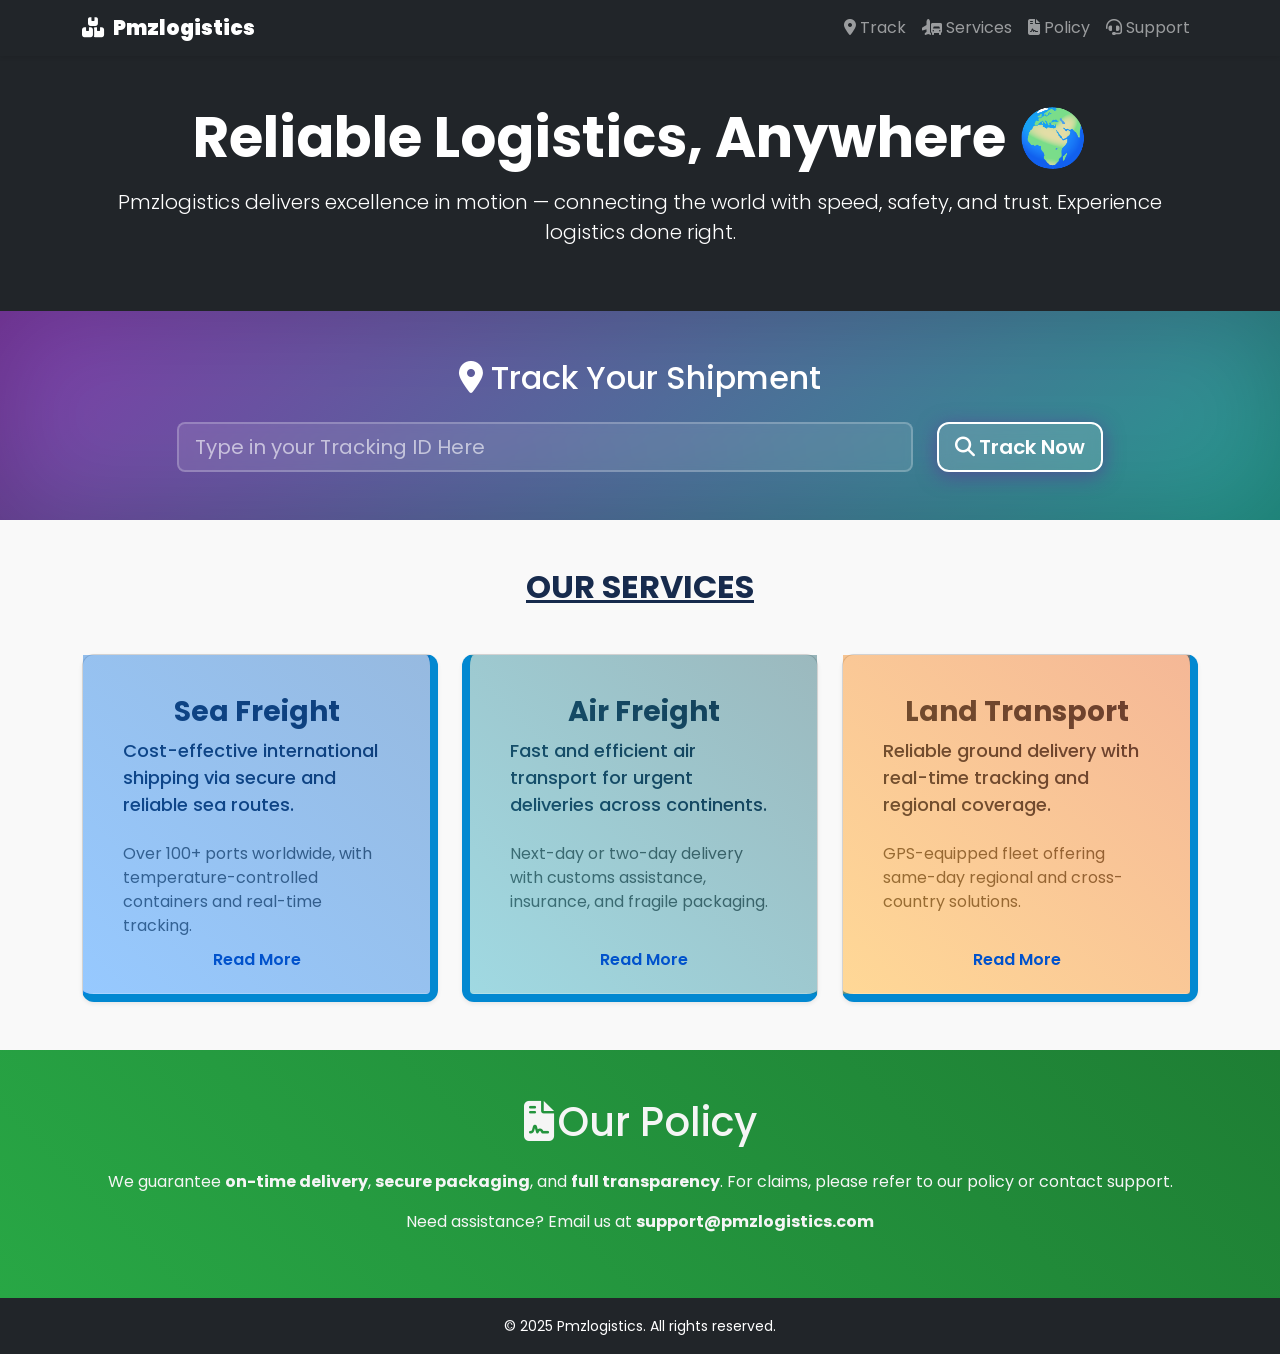
==== index.html @ 8cd7e44a "Add files via upload" ====
<!DOCTYPE html>
<html lang="en">
<head>
  <meta charset="UTF-8" />
  <meta name="viewport" content="width=device-width, initial-scale=1"/>
  <title>Pmzlogistics-Trusted International Logistics Company</title>
  <link href="https://fonts.googleapis.com/css2?family=Poppins:wght@400;600&display=swap" rel="stylesheet">
  <!-- Bootstrap 5 CSS -->
  <link href="https://cdn.jsdelivr.net/npm/bootstrap@5.3.2/dist/css/bootstrap.min.css" rel="stylesheet" />
  <!-- Font Awesome for Icons -->
  <link rel="stylesheet" href="https://cdnjs.cloudflare.com/ajax/libs/font-awesome/6.5.0/css/all.min.css" />
  <link rel="stylesheet" href="style.css" />
</head>
<body>
  <!-- Navbar -->
  <nav class="navbar navbar-expand-lg navbar-dark bg-dark sticky-top shadow-sm" id="top">
    <div class="container" >
      <a class="navbar-brand fw-bold" href="#">
        <i class="fa-solid fa-boxes-stacked me-2"></i><b>Pmzlogistics</b>
      </a>
      <button class="navbar-toggler" type="button" data-bs-toggle="collapse" data-bs-target="#navContent" aria-controls="navContent" aria-expanded="false" aria-label="Toggle navigation">
        <span class="navbar-toggler-icon"></span>
      </button>
      <div class="collapse navbar-collapse" id="navContent">
        <ul class="navbar-nav ms-auto">
          <li class="nav-item"><a class="nav-link" href="#track"><i class="fa-solid fa-location-dot me-1"></i>Track</a></li>
          <li class="nav-item"><a class="nav-link" href="#modes"><i class="fa-solid fa-truck-plane me-1"></i>Services</a></li>
          <li class="nav-item"><a class="nav-link" href="#policy"><i class="fa-solid fa-file-contract me-1"></i>Policy</a></li>
          <li class="nav-item"><a class="nav-link" href="#support"><i class="fa-solid fa-headset me-1"></i>Support</a></li>
        </ul>
      </div>
    </div>
  </nav>

  <!-- Hero -->
  <header class="hero d-flex align-items-center text-center py-5 bg-dark">
    <div class="container">
      
      <h1 class="display-4 fw-bold">Reliable Logistics, Anywhere 🌍</h1>
      <p class="lead mt-3">Pmzlogistics delivers excellence in motion — connecting the world with speed, safety, and trust. Experience logistics done right.</p>
    </div>
  </header>

  <!-- Track Section -->
<section class="py-5 position-relative" id="track">
  <div class="container">
    <h2 class="section-title text-center mb-4"><i class="fa-solid fa-location-dot me-2"></i>Track Your Shipment</h2>
    <form id="trackForm" novalidate>
      <div class="row justify-content-center">
        <div class="col-md-8 mb-3 mb-md-0">
          <input type="text" class="form-control form-control-lg me-md-2" id="trackIdInput" placeholder="Type in your Tracking ID Here" />
        </div>
        <div class="col-md-2">
          <button type="submit" class="btn btn-primary btn-lg w-100" id="trackBtn"><i class="fa-solid fa-magnifying-glass me-1"></i>Track Now</button>
        </div>
      </div>
    </form>
    <div id="message" class="alert mt-3 d-none" role="alert" aria-live="assertive"></div>
  
    <!-- Loader Overlay -->
  <center><div id="loaderOverlay"></div> 
  </section>
  </center>
  <!-- Track Modal -->
  <div class="modal fade" id="trackModal" tabindex="-1">
    <div class="modal-dialog modal-lg">
      <div class="modal-content">
        <div class="modal-header">
          <h2 class="modal-title"><b>This is Your Shipment Details:</b></h2>
        </div>
        <div class="modal-body" id="trackModalBody"></div>
        <div class="modal-footer">
          <button type="button" class="btn btn-secondary" data-bs-dismiss="modal" id="resetButton">Close</button>
        </div>
      </div>
    </div>
  </div>

  <!-- Services Section -->
  <section class="py-5" id="modes">
    <div class="container">
      <h2 class="section-title text-center mb-5"><b><u> OUR SERVICES</u></b></h2>
      <div class="row g-4">
        <!-- Sea Freight -->
        <div class="col-md-4">
          <div class="card shadow-sm h-100 sea-card">
            <div class="card-body d-flex flex-column">
              <h5 class="card-title text-center">Sea Freight</h5>
              <p class="card-text">Cost-effective international shipping via secure and reliable sea routes.</p>
              <p class="small mt-2">Over 100+ ports worldwide, with temperature-controlled containers and real-time tracking.</p>
            </div>
            <a href="sea.html">Read More</a>
          </div>
        </div>
        <!-- Air Freight -->
        <div class="col-md-4">
          <div class="card shadow-sm h-100 air-card">
            <div class="card-body d-flex flex-column">
              <h5 class="card-title text-center">Air Freight</h5>
              <p class="card-text">Fast and efficient air transport for urgent deliveries across continents.</p>
              <p class="small mt-2">Next-day or two-day delivery with customs assistance, insurance, and fragile packaging.</p>
            </div>
            <a href="air.html">Read More</a>
          </div>
        </div>
        <!-- Land Transport -->
        <div class="col-md-4">
          <div class="card shadow-sm h-100 land-card">
            <div class="card-body d-flex flex-column">
              <h5 class="card-title text-center">Land Transport</h5>
              <p class="card-text">Reliable ground delivery with real-time tracking and regional coverage.</p>
              <p class="small mt-2">GPS-equipped fleet offering same-day regional and cross-country solutions.</p>
            </div>
            <a href="land.html">Read More</a>
          </div>
        </div>
      </div>
    </div>
  </section>

  <!-- Policy Section -->
  <section class="py-5 bg-light" id="policy">
    <div class="container">
      <h1 class="section-title text-center mb-4"><i class="fa-solid fa-file-contract me-1"></i>Our Policy</h1>
      <p class="text-center">We guarantee <strong>on-time delivery</strong>, 
        <strong>secure packaging</strong>, and <strong>full transparency</strong>. 
        For claims, please refer to our policy or contact support.</p>
   <p class="text-center">Need assistance? Email us at <strong>support@pmzlogistics.com</strong> 
   </div>
  </section>


  <!-- Footer -->
  <footer class="bg-dark text-white text-center py-3">
    <div class="container">
      <small>© 2025 Pmzlogistics. All rights reserved.</small>
    </div>
  </footer>

  <!-- Scripts -->
  <script src="https://code.jquery.com/jquery-3.6.0.min.js"></script>
  <script src="https://cdn.jsdelivr.net/npm/bootstrap@5.3.2/dist/js/bootstrap.bundle.min.js"></script>
  <script src="script.js"></script>
</body>
</html>
---- style.css ----
/* Root Variables for Uniform Colors */
:root {
  --brand-primary: #0052cc;
  --brand-secondary: #172b4d;
  --accent-blue: #0288d1;
  --accent-green: #689f38;
  --accent-orange: #f57c00;
  --gray-dark: #555;
  --gray-muted: #6c757d;
  --light-bg: #f9f9f9;
  --card-shadow: rgba(0, 0, 0, 0.25);
  --font-family: 'Poppins', 'Segoe UI', sans-serif;
}

/* Body Styling */
body {
  font-family: var(--font-family);
  background-color: var(--light-bg);
  color: var(--brand-secondary);
  margin: 0;
}

/* HERO Section */
.hero {
  background-image:url('images/log1.jpg');
  color: white;
}

.content {
  position: relative;
  z-index: 10;
  text-align: center;
  padding-top: 20vh;
}





/* SERVICES SECTION */
#modes .card {
  position: relative;
  min-height: 300px;
  background: white;
  border-radius: 12px;
  padding: 1.5rem;
  box-shadow: 12px 12px 24px rgba(0, 0, 0, 0.2),
              -8px -8px 16px rgba(255, 255, 255, 0.5);
  transition: all 0.3s ease;
  z-index: 1;
}

/* Card Hover Effects */
.card:hover {
  transform: translateY(-5px) scale(1.03);
  box-shadow: 20px 20px 40px rgba(0, 0, 0, 0.25),
              -10px -10px 30px rgba(255, 255, 255, 0.4);
  border-color: var(green);
  animation: slide-horizontal 1.5s infinite ease-in-out alternate;
}

/* Card Content */
#modes .card-title {
  font-size: 1.75rem;
  font-weight: 700;
  margin-bottom: 0.5rem;
}

#modes .card-text {
  font-size: 1.125rem;
  font-weight: 500;
  line-height: 1.5;
}

#modes .small {
  font-size: 1rem;
  color: var(--gray-dark);
}

/* Themed Card Backgrounds */
.sea-card {
  background-color: #e3f2fd;
  color: var(--accent-white);
  border-right: 0.5rem solid var(--accent-blue);
  border-bottom: 0.5rem solid var(--accent-blue);

}
.air-card {
  background-color: #f1f8e9;
  color: var(--accent-white);
  border-left: 0.5rem solid var(--accent-blue);
border-bottom: 0.5rem solid var(--accent-blue);
}

.land-card {
  background-color: #fff3e0;
  color: var(--accent-white);
  border-right: 0.5rem solid var(--accent-blue);
border-bottom: 0.5rem solid var(--accent-blue);
}

/* Background image overlays */
.sea-card::before,
.air-card::before,
.land-card::before {
  content: '';
  position: absolute;
  top: 0; left: 0;
  width: 100%; height: 100%;
  background-size: cover;
  background-position: center;
  z-index: 1;
  opacity: 0.41;
}

.sea-card::before {
  background-image: url('images/ship3.jpg'), linear-gradient(45deg, #007bff, #0056b3);
}

.air-card::before {
  background-image: url('images/plane1.jpg'), linear-gradient(45deg, #17a2b8, #0c5460);
}

.land-card::before {
  background-image: url('images/truck2.jpg'), linear-gradient(45deg, #ffa000, #e65100);
}

/* Hover sheen */
.card::after {
  content: '';
  position: absolute;
  top: 0; left: 0;
  width: 100%; height: 100%;
  background: linear-gradient(120deg, rgba(255,255,255,0.4), transparent);
  opacity: 0;
  transition: opacity 0.4s;
  pointer-events: none;
  z-index: 3;
}

.card:hover::after {
  opacity: 1;
}

/* Link Decoration */
.card a {
  position: absolute;
  bottom: 20px;
  left: 50%;
  transform: translateX(-50%);
  font-weight: 600;
  text-decoration: none;
  color: var(--brand-primary);
  z-index: 2;
  border-bottom: 2px solid transparent;
  transition: color 0.3s, border-bottom 0.3s;
}

.card a:hover {
  color: var(--brand-secondary);
  border-bottom: 2px solid var(--brand-secondary);
}

/* Horizontal Slide Animation */
@keyframes slide-horizontal {
  0%   { transform: translateX(0); }
  50%  { transform: translateX(5px); }
  100% { transform: translateX(-5px); }
}

/* Policy & Support Section */
#policy, #support {
  background-size: cover;
  background-position: center;
  color: whitesmoke;
  background-color:sky-blue;
}

#policy {
  background-image: url('images/new1.jpg'), linear-gradient(45deg, #28a745, #1e7e34);
}

#support {
  background-image: url('images/newjpg'), linear-gradient(45deg, #28a745, #1e7e34);
}



#loaderOverlay{
  border: 16px solid white; /* Light grey */
  border-top: 16px solid purple; /* Blue */
  border-radius: 50%;
  width: 120px;
  height: 120px;
  animation: spin 2s linear infinite;
  display:none;
  flex:center;
}

@keyframes spin {
  0% { transform: rotate(0deg); }
  100% { transform: rotate(360deg); }
}

/* TRACK Section Styling */
#track {
  background: linear-gradient(135deg, rgba(106, 27, 154, 0.85), rgba(0, 137, 123, 0.85)),
              url('images/track-bg.jpg') center/cover no-repeat;
  color: #fff;
  position: relative;
  border-top: 8px solid var(--accent-purple);
  border-bottom: 8px solid var(--accent-teal);
  box-shadow: inset 0 0 100px rgba(0, 0, 0, 0.2);
}

/* Input Field */
#track input[type="text"] {
  background-color: rgba(255, 255, 255, 0.1);
  border: 2px solid rgba(255, 255, 255, 0.3);
  color: #fff;
  border-radius: 0.5rem;
  backdrop-filter: blur(5px);
}

#track input::placeholder {
  color: rgba(255, 255, 255, 0.6);
}

/* Track Button */
#track button {
  background: rgba(255, 255, 255, 0.15);
  border: 2px solid #fff;
  color: #fff;
  backdrop-filter: blur(8px);
  border-radius: 0.75rem;
  font-weight: 600;
  transition: all 0.4s ease-in-out;
  box-shadow: 0 4px 20px rgba(106, 27, 154, 0.5);
}

#track button:hover {
  background: rgba(255, 255, 255, 0.3);
  color: var(--accent-purple);
  transform: translateY(-2px);
  box-shadow: 0 6px 25px rgba(0, 137, 123, 0.6);
}




.loader {
  border: 3px solid #f3f3f3;
  border-top: 3px solid white;
  border-radius: 50%;
  width: 18px;
  height: 18px;
  animation: spin 0.8s linear infinite;
  display: inline-block;
  vertical-align: middle;
  margin-right: 8px;
}

@keyframes spin {
  0% { transform: rotate(0deg); }
  100% { transform: rotate(360deg); }
}
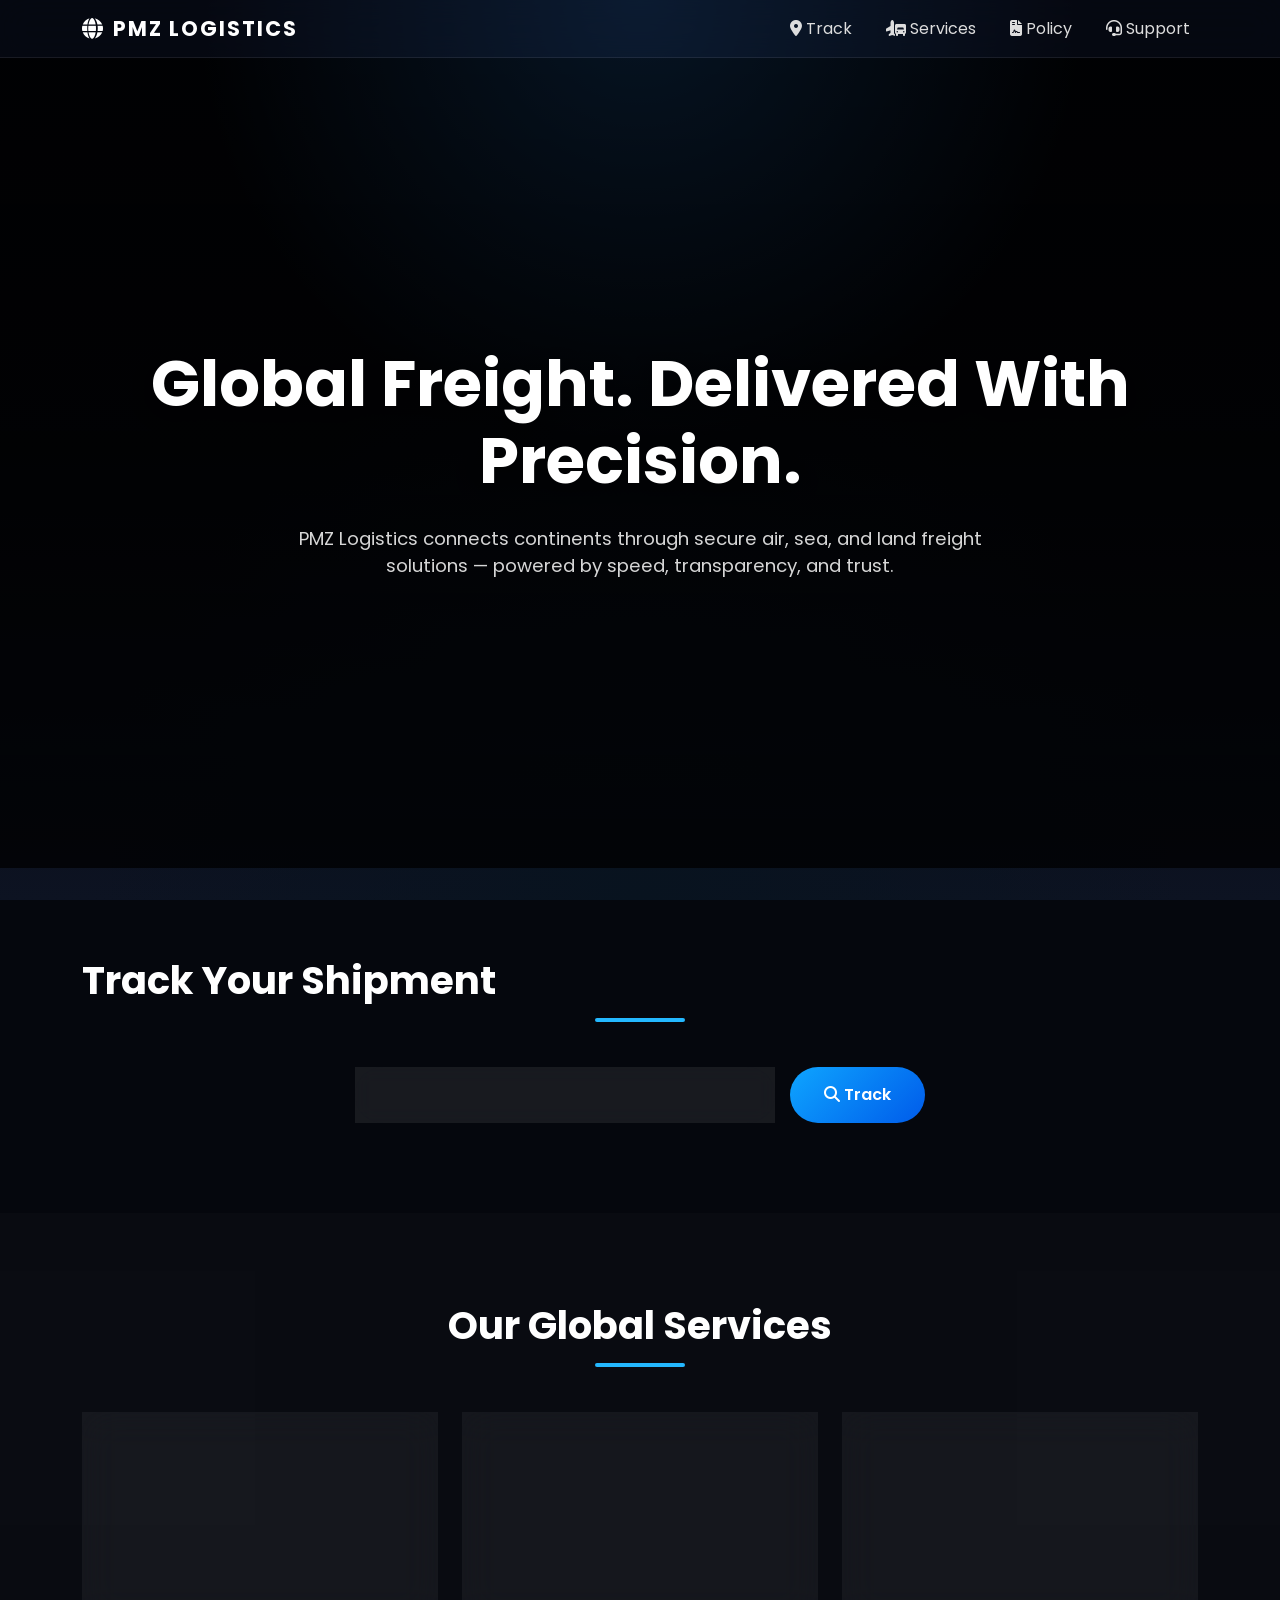
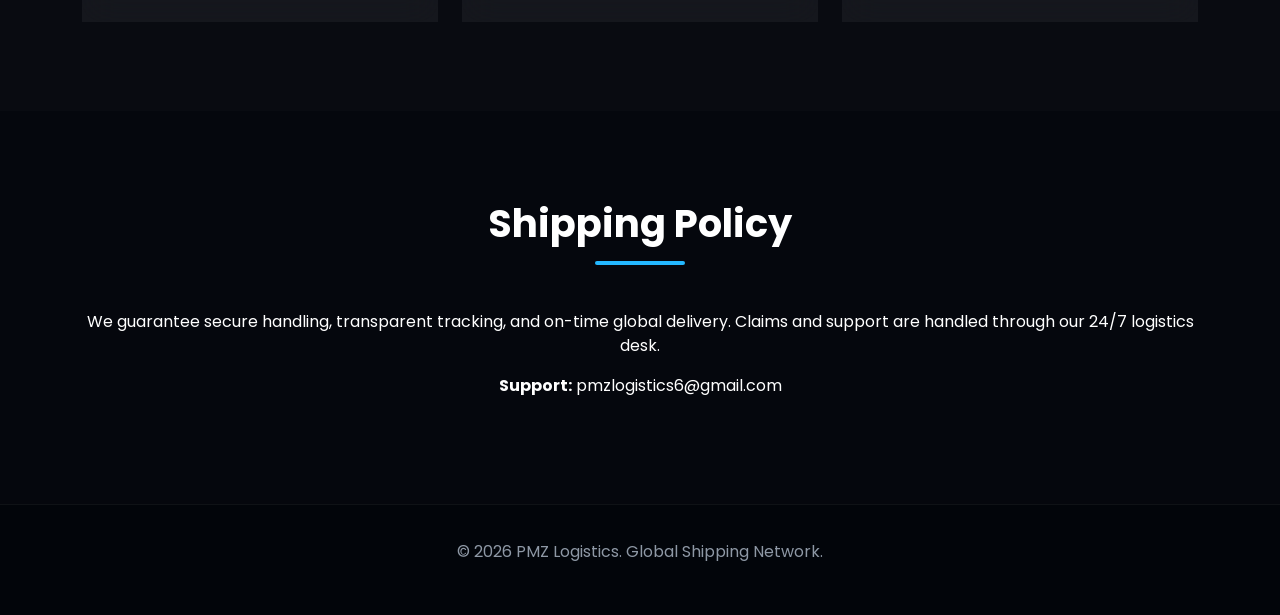
==== commit 0a222050: "Add files via upload" ====
--- a/index.html
+++ b/index.html
@@ -3,143 +3,145 @@
 <head>
   <meta charset="UTF-8" />
   <meta name="viewport" content="width=device-width, initial-scale=1"/>
-  <title>Pmzlogistics-Trusted International Logistics Company</title>
-  <link href="https://fonts.googleapis.com/css2?family=Poppins:wght@400;600&display=swap" rel="stylesheet">
-  <!-- Bootstrap 5 CSS -->
+  <title>PMZ Logistics | Global Shipping & Freight Solutions</title>
+
+  <link href="https://fonts.googleapis.com/css2?family=Poppins:wght@400;600;700&display=swap" rel="stylesheet">
   <link href="https://cdn.jsdelivr.net/npm/bootstrap@5.3.2/dist/css/bootstrap.min.css" rel="stylesheet" />
-  <!-- Font Awesome for Icons -->
   <link rel="stylesheet" href="https://cdnjs.cloudflare.com/ajax/libs/font-awesome/6.5.0/css/all.min.css" />
   <link rel="stylesheet" href="style.css" />
 </head>
+
 <body>
-  <!-- Navbar -->
-  <nav class="navbar navbar-expand-lg navbar-dark bg-dark sticky-top shadow-sm" id="top">
-    <div class="container" >
-      <a class="navbar-brand fw-bold" href="#">
-        <i class="fa-solid fa-boxes-stacked me-2"></i><b>Pmzlogistics</b>
-      </a>
-      <button class="navbar-toggler" type="button" data-bs-toggle="collapse" data-bs-target="#navContent" aria-controls="navContent" aria-expanded="false" aria-label="Toggle navigation">
-        <span class="navbar-toggler-icon"></span>
-      </button>
-      <div class="collapse navbar-collapse" id="navContent">
-        <ul class="navbar-nav ms-auto">
-          <li class="nav-item"><a class="nav-link" href="#track"><i class="fa-solid fa-location-dot me-1"></i>Track</a></li>
-          <li class="nav-item"><a class="nav-link" href="#modes"><i class="fa-solid fa-truck-plane me-1"></i>Services</a></li>
-          <li class="nav-item"><a class="nav-link" href="#policy"><i class="fa-solid fa-file-contract me-1"></i>Policy</a></li>
-          <li class="nav-item"><a class="nav-link" href="#support"><i class="fa-solid fa-headset me-1"></i>Support</a></li>
-        </ul>
+
+<!-- NAVBAR -->
+<nav class="navbar navbar-expand-lg navbar-dark sticky-top glass-nav">
+  <div class="container">
+    <a class="navbar-brand fw-bold" href="#">
+      <i class="fa-solid fa-globe me-2"></i>PMZ LOGISTICS
+    </a>
+
+    <button class="navbar-toggler" data-bs-toggle="collapse" data-bs-target="#navContent">
+      <span class="navbar-toggler-icon"></span>
+    </button>
+
+    <div class="collapse navbar-collapse" id="navContent">
+      <ul class="navbar-nav ms-auto">
+        <li class="nav-item"><a class="nav-link" href="#track"><i class="fa fa-location-dot"></i> Track</a></li>
+        <li class="nav-item"><a class="nav-link" href="#services"><i class="fa fa-truck-plane"></i> Services</a></li>
+        <li class="nav-item"><a class="nav-link" href="#policy"><i class="fa fa-file-contract"></i> Policy</a></li>
+        <li class="nav-item"><a class="nav-link" href="#support"><i class="fa fa-headset"></i> Support</a></li>
+      </ul>
+    </div>
+  </div>
+</nav>
+
+<!-- HERO -->
+<header class="hero">
+  <div class="container text-center">
+    <h1>Global Freight. Delivered With Precision.</h1>
+    <p>
+      PMZ Logistics connects continents through secure air, sea, and land freight solutions —
+      powered by speed, transparency, and trust.
+    </p>
+  </div>
+</header>
+
+<!-- TRACK -->
+<section id="track" class="section">
+  <div class="container">
+
+    <h2 class="section-title">Track Your Shipment</h2>
+
+    <form id="trackForm" class="track-box">
+      <input type="text" id="trackIdInput" placeholder="Enter Tracking ID (e.g PMZ123456)" />
+      <button type="submit"><i class="fa fa-search"></i> Track</button>
+    </form>
+
+    <div id="message" class="alert d-none"></div>
+
+    <div id="loaderOverlay" class="loader hidden">
+      <div class="spinner"></div>
+      <p>Tracking shipment...</p>
+    </div>
+  </div>
+</section>
+
+<!-- MODAL -->
+<div class="modal fade" id="trackModal" tabindex="-1">
+  <div class="modal-dialog modal-lg modal-dialog-centered">
+    <div class="modal-content glass-modal">
+
+      <div class="modal-header">
+        <h5 class="modal-title">Shipment Details</h5>
+        <button type="button" class="btn-close btn-close-white" data-bs-dismiss="modal"></button>
       </div>
+
+      <div class="modal-body" id="trackModalBody"></div>
+
+      <div class="modal-footer">
+        <button class="btn btn-outline-light" data-bs-dismiss="modal">Close</button>
+      </div>
+
     </div>
-  </nav>
+  </div>
+</div>
 
-  <!-- Hero -->
-  <header class="hero d-flex align-items-center text-center py-5 bg-dark">
-    <div class="container">
-      
-      <h1 class="display-4 fw-bold">Reliable Logistics, Anywhere 🌍</h1>
-      <p class="lead mt-3">Pmzlogistics delivers excellence in motion — connecting the world with speed, safety, and trust. Experience logistics done right.</p>
-    </div>
-  </header>
+<!-- SERVICES -->
+<section id="services" class="section dark">
+  <div class="container">
 
-  <!-- Track Section -->
-<section class="py-5 position-relative" id="track">
-  <div class="container">
-    <h2 class="section-title text-center mb-4"><i class="fa-solid fa-location-dot me-2"></i>Track Your Shipment</h2>
-    <form id="trackForm" novalidate>
-      <div class="row justify-content-center">
-        <div class="col-md-8 mb-3 mb-md-0">
-          <input type="text" class="form-control form-control-lg me-md-2" id="trackIdInput" placeholder="Type in your Tracking ID Here" />
-        </div>
-        <div class="col-md-2">
-          <button type="submit" class="btn btn-primary btn-lg w-100" id="trackBtn"><i class="fa-solid fa-magnifying-glass me-1"></i>Track Now</button>
+    <h2 class="section-title text-center">Our Global Services</h2>
+
+    <div class="row g-4">
+
+      <div class="col-md-4">
+        <div class="service-card">
+          <h4>Sea Freight</h4>
+          <p>Cost-efficient global shipping across 100+ international ports with full cargo visibility.</p>
         </div>
       </div>
-    </form>
-    <div id="message" class="alert mt-3 d-none" role="alert" aria-live="assertive"></div>
-  
-    <!-- Loader Overlay -->
-  <center><div id="loaderOverlay"></div> 
-  </section>
-  </center>
-  <!-- Track Modal -->
-  <div class="modal fade" id="trackModal" tabindex="-1">
-    <div class="modal-dialog modal-lg">
-      <div class="modal-content">
-        <div class="modal-header">
-          <h2 class="modal-title"><b>This is Your Shipment Details:</b></h2>
-        </div>
-        <div class="modal-body" id="trackModalBody"></div>
-        <div class="modal-footer">
-          <button type="button" class="btn btn-secondary" data-bs-dismiss="modal" id="resetButton">Close</button>
+
+      <div class="col-md-4">
+        <div class="service-card">
+          <h4>Air Freight</h4>
+          <p>Fast international air delivery with customs handling and priority express routing.</p>
         </div>
       </div>
+
+      <div class="col-md-4">
+        <div class="service-card">
+          <h4>Land Transport</h4>
+          <p>Secure regional and cross-border trucking with GPS real-time tracking.</p>
+        </div>
+      </div>
+
     </div>
   </div>
+</section>
 
-  <!-- Services Section -->
-  <section class="py-5" id="modes">
-    <div class="container">
-      <h2 class="section-title text-center mb-5"><b><u> OUR SERVICES</u></b></h2>
-      <div class="row g-4">
-        <!-- Sea Freight -->
-        <div class="col-md-4">
-          <div class="card shadow-sm h-100 sea-card">
-            <div class="card-body d-flex flex-column">
-              <h5 class="card-title text-center">Sea Freight</h5>
-              <p class="card-text">Cost-effective international shipping via secure and reliable sea routes.</p>
-              <p class="small mt-2">Over 100+ ports worldwide, with temperature-controlled containers and real-time tracking.</p>
-            </div>
-            <a href="sea.html">Read More</a>
-          </div>
-        </div>
-        <!-- Air Freight -->
-        <div class="col-md-4">
-          <div class="card shadow-sm h-100 air-card">
-            <div class="card-body d-flex flex-column">
-              <h5 class="card-title text-center">Air Freight</h5>
-              <p class="card-text">Fast and efficient air transport for urgent deliveries across continents.</p>
-              <p class="small mt-2">Next-day or two-day delivery with customs assistance, insurance, and fragile packaging.</p>
-            </div>
-            <a href="air.html">Read More</a>
-          </div>
-        </div>
-        <!-- Land Transport -->
-        <div class="col-md-4">
-          <div class="card shadow-sm h-100 land-card">
-            <div class="card-body d-flex flex-column">
-              <h5 class="card-title text-center">Land Transport</h5>
-              <p class="card-text">Reliable ground delivery with real-time tracking and regional coverage.</p>
-              <p class="small mt-2">GPS-equipped fleet offering same-day regional and cross-country solutions.</p>
-            </div>
-            <a href="land.html">Read More</a>
-          </div>
-        </div>
-      </div>
-    </div>
-  </section>
+<!-- POLICY -->
+<section id="policy" class="section">
+  <div class="container text-center">
+    <h2 class="section-title">Shipping Policy</h2>
+    <p>
+      We guarantee secure handling, transparent tracking, and on-time global delivery.
+      Claims and support are handled through our 24/7 logistics desk.
+    </p>
 
-  <!-- Policy Section -->
-  <section class="py-5 bg-light" id="policy">
-    <div class="container">
-      <h1 class="section-title text-center mb-4"><i class="fa-solid fa-file-contract me-1"></i>Our Policy</h1>
-      <p class="text-center">We guarantee <strong>on-time delivery</strong>, 
-        <strong>secure packaging</strong>, and <strong>full transparency</strong>. 
-        For claims, please refer to our policy or contact support.</p>
-   <p class="text-center">Need assistance? Email us at <strong>support@pmzlogistics.com</strong> 
-   </div>
-  </section>
+    <p><strong>Support:</strong> pmzlogistics6@gmail.com</p>
+  </div>
+</section>
 
+<!-- FOOTER -->
+<footer>
+  <p>© 2026 PMZ Logistics. Global Shipping Network.</p>
+</footer>
 
-  <!-- Footer -->
-  <footer class="bg-dark text-white text-center py-3">
-    <div class="container">
-      <small>© 2025 Pmzlogistics. All rights reserved.</small>
-    </div>
-  </footer>
+<script src="https://code.jquery.com/jquery-3.6.0.min.js"></script>
+<script src="https://cdn.jsdelivr.net/npm/bootstrap@5.3.2/dist/js/bootstrap.bundle.min.js"></script>
 
-  <!-- Scripts -->
-  <script src="https://code.jquery.com/jquery-3.6.0.min.js"></script>
-  <script src="https://cdn.jsdelivr.net/npm/bootstrap@5.3.2/dist/js/bootstrap.bundle.min.js"></script>
-  <script src="script.js"></script>
+<!-- KEEP YOUR EXISTING SUPABASE + TRACK LOGIC HERE -->
+<script src="script.js"></script>
+
 </body>
 </html>
--- a/style.css
+++ b/style.css
@@ -1,266 +1,333 @@
-/* Root Variables for Uniform Colors */
-:root {
-  --brand-primary: #0052cc;
-  --brand-secondary: #172b4d;
-  --accent-blue: #0288d1;
-  --accent-green: #689f38;
-  --accent-orange: #f57c00;
-  --gray-dark: #555;
-  --gray-muted: #6c757d;
-  --light-bg: #f9f9f9;
-  --card-shadow: rgba(0, 0, 0, 0.25);
-  --font-family: 'Poppins', 'Segoe UI', sans-serif;
-}
-
-/* Body Styling */
-body {
-  font-family: var(--font-family);
-  background-color: var(--light-bg);
-  color: var(--brand-secondary);
-  margin: 0;
-}
-
-/* HERO Section */
-.hero {
-  background-image:url('images/log1.jpg');
-  color: white;
-}
-
-.content {
-  position: relative;
-  z-index: 10;
-  text-align: center;
-  padding-top: 20vh;
-}
-
-
-
-
-
-/* SERVICES SECTION */
-#modes .card {
-  position: relative;
-  min-height: 300px;
-  background: white;
-  border-radius: 12px;
-  padding: 1.5rem;
-  box-shadow: 12px 12px 24px rgba(0, 0, 0, 0.2),
-              -8px -8px 16px rgba(255, 255, 255, 0.5);
-  transition: all 0.3s ease;
-  z-index: 1;
-}
-
-/* Card Hover Effects */
-.card:hover {
-  transform: translateY(-5px) scale(1.03);
-  box-shadow: 20px 20px 40px rgba(0, 0, 0, 0.25),
-              -10px -10px 30px rgba(255, 255, 255, 0.4);
-  border-color: var(green);
-  animation: slide-horizontal 1.5s infinite ease-in-out alternate;
-}
-
-/* Card Content */
-#modes .card-title {
-  font-size: 1.75rem;
-  font-weight: 700;
-  margin-bottom: 0.5rem;
-}
-
-#modes .card-text {
-  font-size: 1.125rem;
-  font-weight: 500;
-  line-height: 1.5;
-}
-
-#modes .small {
-  font-size: 1rem;
-  color: var(--gray-dark);
-}
-
-/* Themed Card Backgrounds */
-.sea-card {
-  background-color: #e3f2fd;
-  color: var(--accent-white);
-  border-right: 0.5rem solid var(--accent-blue);
-  border-bottom: 0.5rem solid var(--accent-blue);
-
-}
-.air-card {
-  background-color: #f1f8e9;
-  color: var(--accent-white);
-  border-left: 0.5rem solid var(--accent-blue);
-border-bottom: 0.5rem solid var(--accent-blue);
-}
-
-.land-card {
-  background-color: #fff3e0;
-  color: var(--accent-white);
-  border-right: 0.5rem solid var(--accent-blue);
-border-bottom: 0.5rem solid var(--accent-blue);
-}
-
-/* Background image overlays */
-.sea-card::before,
-.air-card::before,
-.land-card::before {
-  content: '';
-  position: absolute;
-  top: 0; left: 0;
-  width: 100%; height: 100%;
-  background-size: cover;
-  background-position: center;
-  z-index: 1;
-  opacity: 0.41;
-}
-
-.sea-card::before {
-  background-image: url('images/ship3.jpg'), linear-gradient(45deg, #007bff, #0056b3);
-}
-
-.air-card::before {
-  background-image: url('images/plane1.jpg'), linear-gradient(45deg, #17a2b8, #0c5460);
-}
-
-.land-card::before {
-  background-image: url('images/truck2.jpg'), linear-gradient(45deg, #ffa000, #e65100);
-}
-
-/* Hover sheen */
-.card::after {
-  content: '';
-  position: absolute;
-  top: 0; left: 0;
-  width: 100%; height: 100%;
-  background: linear-gradient(120deg, rgba(255,255,255,0.4), transparent);
-  opacity: 0;
-  transition: opacity 0.4s;
-  pointer-events: none;
-  z-index: 3;
-}
-
-.card:hover::after {
-  opacity: 1;
-}
-
-/* Link Decoration */
-.card a {
-  position: absolute;
-  bottom: 20px;
-  left: 50%;
-  transform: translateX(-50%);
-  font-weight: 600;
-  text-decoration: none;
-  color: var(--brand-primary);
-  z-index: 2;
-  border-bottom: 2px solid transparent;
-  transition: color 0.3s, border-bottom 0.3s;
-}
-
-.card a:hover {
-  color: var(--brand-secondary);
-  border-bottom: 2px solid var(--brand-secondary);
-}
-
-/* Horizontal Slide Animation */
-@keyframes slide-horizontal {
-  0%   { transform: translateX(0); }
-  50%  { transform: translateX(5px); }
-  100% { transform: translateX(-5px); }
-}
-
-/* Policy & Support Section */
-#policy, #support {
-  background-size: cover;
-  background-position: center;
-  color: whitesmoke;
-  background-color:sky-blue;
-}
-
-#policy {
-  background-image: url('images/new1.jpg'), linear-gradient(45deg, #28a745, #1e7e34);
-}
-
-#support {
-  background-image: url('images/newjpg'), linear-gradient(45deg, #28a745, #1e7e34);
-}
-
-
-
-#loaderOverlay{
-  border: 16px solid white; /* Light grey */
-  border-top: 16px solid purple; /* Blue */
-  border-radius: 50%;
-  width: 120px;
-  height: 120px;
-  animation: spin 2s linear infinite;
-  display:none;
-  flex:center;
-}
-
-@keyframes spin {
-  0% { transform: rotate(0deg); }
-  100% { transform: rotate(360deg); }
-}
-
-/* TRACK Section Styling */
-#track {
-  background: linear-gradient(135deg, rgba(106, 27, 154, 0.85), rgba(0, 137, 123, 0.85)),
-              url('images/track-bg.jpg') center/cover no-repeat;
-  color: #fff;
-  position: relative;
-  border-top: 8px solid var(--accent-purple);
-  border-bottom: 8px solid var(--accent-teal);
-  box-shadow: inset 0 0 100px rgba(0, 0, 0, 0.2);
-}
-
-/* Input Field */
-#track input[type="text"] {
-  background-color: rgba(255, 255, 255, 0.1);
-  border: 2px solid rgba(255, 255, 255, 0.3);
-  color: #fff;
-  border-radius: 0.5rem;
-  backdrop-filter: blur(5px);
-}
-
-#track input::placeholder {
-  color: rgba(255, 255, 255, 0.6);
-}
-
-/* Track Button */
-#track button {
-  background: rgba(255, 255, 255, 0.15);
-  border: 2px solid #fff;
-  color: #fff;
-  backdrop-filter: blur(8px);
-  border-radius: 0.75rem;
-  font-weight: 600;
-  transition: all 0.4s ease-in-out;
-  box-shadow: 0 4px 20px rgba(106, 27, 154, 0.5);
-}
-
-#track button:hover {
-  background: rgba(255, 255, 255, 0.3);
-  color: var(--accent-purple);
-  transform: translateY(-2px);
-  box-shadow: 0 6px 25px rgba(0, 137, 123, 0.6);
-}
-
-
-
-
-.loader {
-  border: 3px solid #f3f3f3;
-  border-top: 3px solid white;
-  border-radius: 50%;
-  width: 18px;
-  height: 18px;
-  animation: spin 0.8s linear infinite;
-  display: inline-block;
-  vertical-align: middle;
-  margin-right: 8px;
-}
-
-@keyframes spin {
-  0% { transform: rotate(0deg); }
-  100% { transform: rotate(360deg); }
-}
+/* ===========================
+   PMZ LOGISTICS CINEMATIC CSS
+=========================== */
+
+*{
+    margin:0;
+    padding:0;
+    box-sizing:border-box;
+}
+
+html{
+    scroll-behavior:smooth;
+}
+
+body{
+    font-family:'Poppins',sans-serif;
+    background:#05070d;
+    color:#fff;
+    overflow-x:hidden;
+}
+
+/* Background */
+
+body::before{
+    content:"";
+    position:fixed;
+    inset:0;
+    background:
+    radial-gradient(circle at top,#143b66 0%,transparent 40%),
+    radial-gradient(circle at bottom,#08131f 0%,transparent 50%),
+    linear-gradient(180deg,#020409,#05070d,#0d1322);
+    z-index:-2;
+}
+
+body::after{
+    content:"";
+    position:fixed;
+    inset:0;
+    background:url("https://images.unsplash.com/photo-1519003722824-194d4455a60c?auto=format&fit=crop&w=1600&q=80");
+    background-size:cover;
+    background-position:center;
+    opacity:.08;
+    z-index:-1;
+}
+
+/* NAVBAR */
+
+.glass-nav{
+    background:rgba(8,12,22,.65);
+    backdrop-filter:blur(16px);
+    border-bottom:1px solid rgba(255,255,255,.08);
+}
+
+.navbar-brand{
+    color:#fff;
+    font-size:1.3rem;
+    letter-spacing:2px;
+}
+
+.nav-link{
+    color:#ddd !important;
+    margin-left:18px;
+    transition:.35s;
+}
+
+.nav-link:hover{
+    color:#3cbcff !important;
+}
+
+/* HERO */
+
+.hero{
+    min-height:90vh;
+    display:flex;
+    align-items:center;
+    justify-content:center;
+    text-align:center;
+    position:relative;
+    overflow:hidden;
+}
+
+.hero::before{
+    content:"";
+    position:absolute;
+    inset:0;
+    background:
+    linear-gradient(rgba(0,0,0,.65),rgba(0,0,0,.75));
+}
+
+.hero .container{
+    position:relative;
+    z-index:2;
+}
+
+.hero h1{
+    font-size:4rem;
+    font-weight:700;
+    line-height:1.2;
+    margin-bottom:25px;
+    text-shadow:0 5px 30px rgba(0,0,0,.6);
+}
+
+.hero p{
+    max-width:760px;
+    margin:auto;
+    color:#d6d6d6;
+    font-size:1.15rem;
+}
+
+/* Sections */
+
+.section{
+    padding:90px 0;
+}
+
+.dark{
+    background:rgba(255,255,255,.02);
+}
+
+.section-title{
+    font-size:2.4rem;
+    font-weight:700;
+    margin-bottom:45px;
+    position:relative;
+}
+
+.section-title::after{
+    content:"";
+    width:90px;
+    height:4px;
+    background:#24b8ff;
+    display:block;
+    margin:14px auto;
+    border-radius:20px;
+}
+
+/* Tracking */
+
+.track-box{
+    display:flex;
+    gap:15px;
+    justify-content:center;
+    flex-wrap:wrap;
+}
+
+.track-box input{
+    width:420px;
+    max-width:100%;
+    padding:16px;
+    border:none;
+    outline:none;
+    border-radius:50px;
+    background:rgba(255,255,255,.08);
+    color:white;
+    backdrop-filter:blur(10px);
+}
+
+.track-box input::placeholder{
+    color:#ccc;
+}
+
+.track-box button{
+    border:none;
+    padding:15px 34px;
+    border-radius:50px;
+    background:linear-gradient(135deg,#0ea5ff,#005bea);
+    color:white;
+    font-weight:600;
+    transition:.35s;
+}
+
+.track-box button:hover{
+    transform:translateY(-4px);
+    box-shadow:0 15px 35px rgba(0,145,255,.35);
+}
+
+/* Cards */
+
+.service-card{
+    background:rgba(255,255,255,.05);
+    backdrop-filter:blur(18px);
+    border:1px solid rgba(255,255,255,.08);
+    border-radius:20px;
+    padding:35px;
+    transition:.4s;
+    height:100%;
+}
+
+.service-card:hover{
+    transform:translateY(-12px);
+    border-color:#1ca9ff;
+    box-shadow:0 25px 50px rgba(0,0,0,.45);
+}
+
+.service-card h4{
+    margin-bottom:20px;
+    color:#35b8ff;
+}
+
+.service-card p{
+    color:#d5d5d5;
+}
+
+/* Modal */
+
+.glass-modal{
+    background:rgba(12,17,28,.88);
+    backdrop-filter:blur(18px);
+    color:white;
+    border:1px solid rgba(255,255,255,.08);
+    border-radius:20px;
+}
+
+.modal-header,
+.modal-footer{
+    border-color:rgba(255,255,255,.08);
+}
+
+/* Loader */
+
+.loader{
+    position:fixed;
+    inset:0;
+    background:rgba(0,0,0,.85);
+    display:flex;
+    flex-direction:column;
+    justify-content:center;
+    align-items:center;
+    z-index:9999;
+}
+
+.hidden{
+    display:none;
+}
+
+.spinner{
+    width:70px;
+    height:70px;
+    border:5px solid rgba(255,255,255,.15);
+    border-top:5px solid #22b6ff;
+    border-radius:50%;
+    animation:spin .8s linear infinite;
+}
+
+.loader p{
+    margin-top:20px;
+    color:#ddd;
+}
+
+@keyframes spin{
+    to{
+        transform:rotate(360deg);
+    }
+}
+
+/* Alerts */
+
+.alert{
+    margin-top:25px;
+    border-radius:15px;
+}
+
+/* Footer */
+
+footer{
+    padding:35px;
+    text-align:center;
+    background:#02050a;
+    color:#8e98a5;
+    border-top:1px solid rgba(255,255,255,.05);
+}
+
+/* Scrollbar */
+
+::-webkit-scrollbar{
+    width:10px;
+}
+
+::-webkit-scrollbar-thumb{
+    background:#169eff;
+    border-radius:20px;
+}
+
+/* Fade Animation */
+
+.hero h1,
+.hero p,
+.section,
+.service-card{
+    animation:fadeUp 1s ease;
+}
+
+@keyframes fadeUp{
+    from{
+        opacity:0;
+        transform:translateY(35px);
+    }
+    to{
+        opacity:1;
+        transform:translateY(0);
+    }
+}
+
+/* Responsive */
+
+@media(max-width:768px){
+
+.hero{
+    min-height:80vh;
+}
+
+.hero h1{
+    font-size:2.4rem;
+}
+
+.hero p{
+    font-size:1rem;
+}
+
+.track-box{
+    flex-direction:column;
+}
+
+.track-box input,
+.track-box button{
+    width:100%;
+}
+
+.section{
+    padding:70px 20px;
+}
+
+}
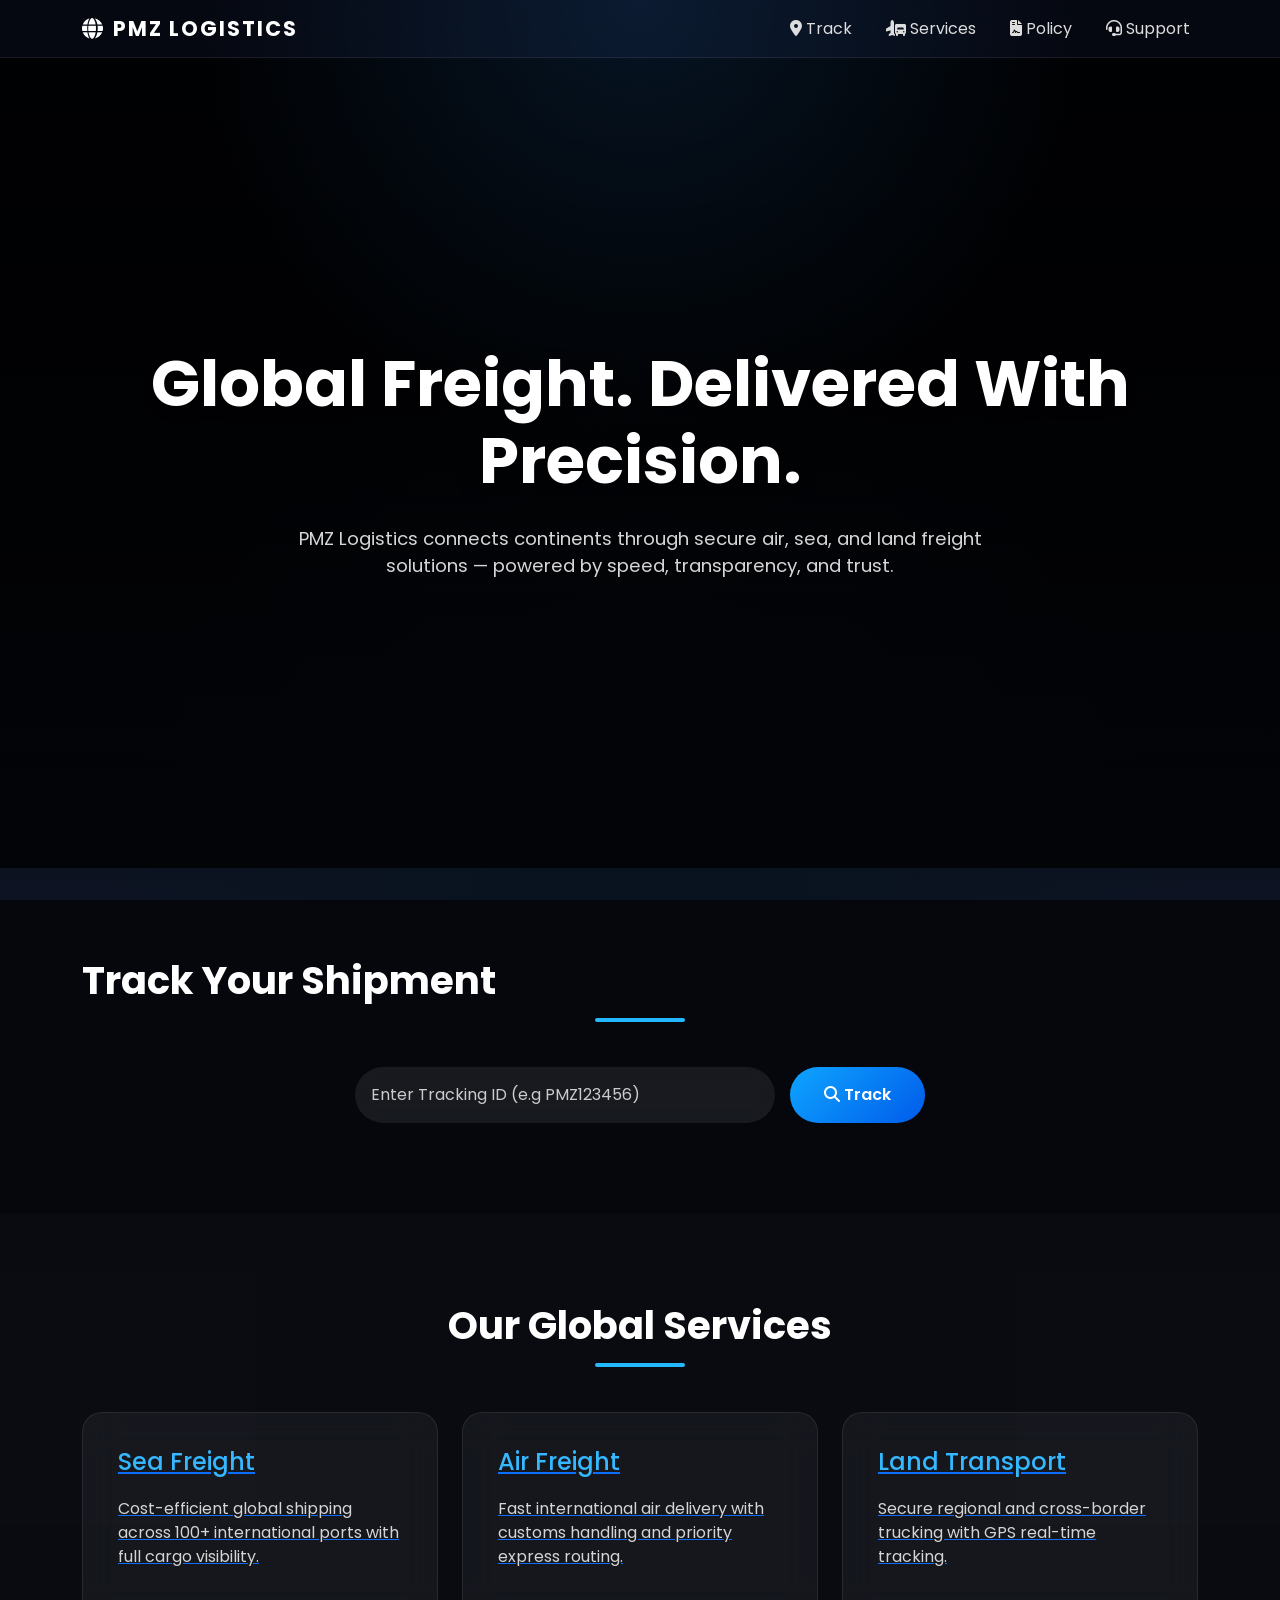
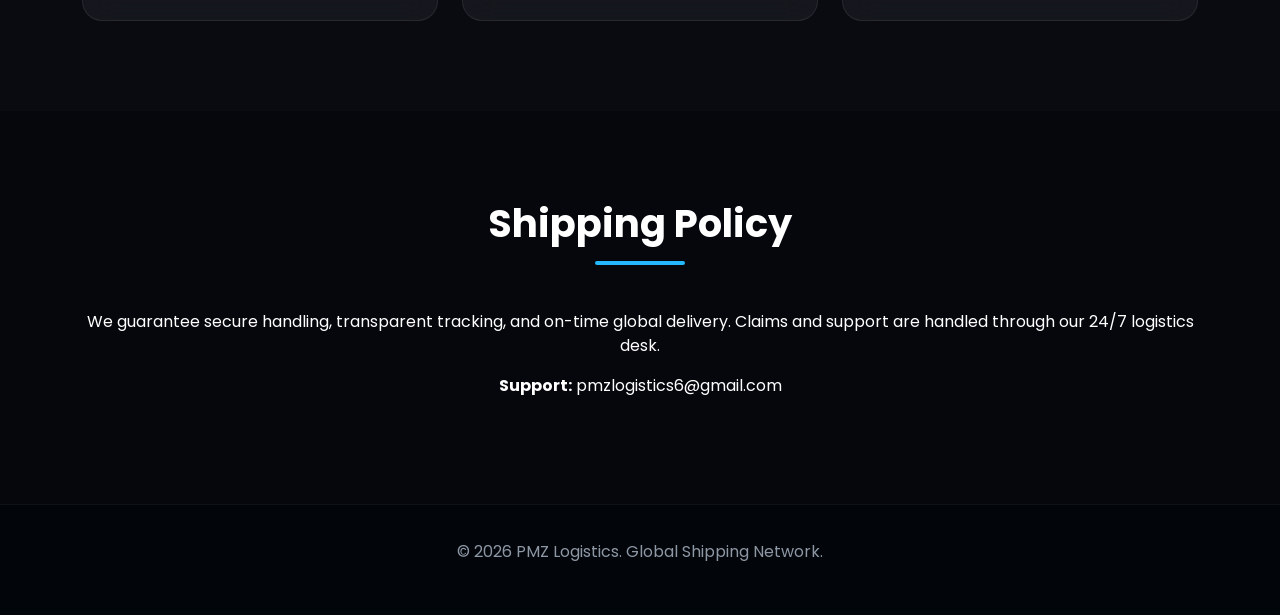
==== commit 989285fb: "Update index.html" ====
--- a/index.html
+++ b/index.html
@@ -96,23 +96,23 @@
 
       <div class="col-md-4">
         <div class="service-card">
-          <h4>Sea Freight</h4>
+          <a href="sea.html"><h4>Sea Freight</h4>
           <p>Cost-efficient global shipping across 100+ international ports with full cargo visibility.</p>
-        </div>
+          </a> </div>
       </div>
 
       <div class="col-md-4">
         <div class="service-card">
-          <h4>Air Freight</h4>
+         <a href="air.html"> <h4>Air Freight</h4>
           <p>Fast international air delivery with customs handling and priority express routing.</p>
-        </div>
+         </a> </div>
       </div>
 
       <div class="col-md-4">
         <div class="service-card">
-          <h4>Land Transport</h4>
+        <a href="land.html">  <h4>Land Transport</h4>
           <p>Secure regional and cross-border trucking with GPS real-time tracking.</p>
-        </div>
+        </a>  </div>
       </div>
 
     </div>
@@ -144,4 +144,4 @@
 <script src="script.js"></script>
 
 </body>
-</html>+</html>
